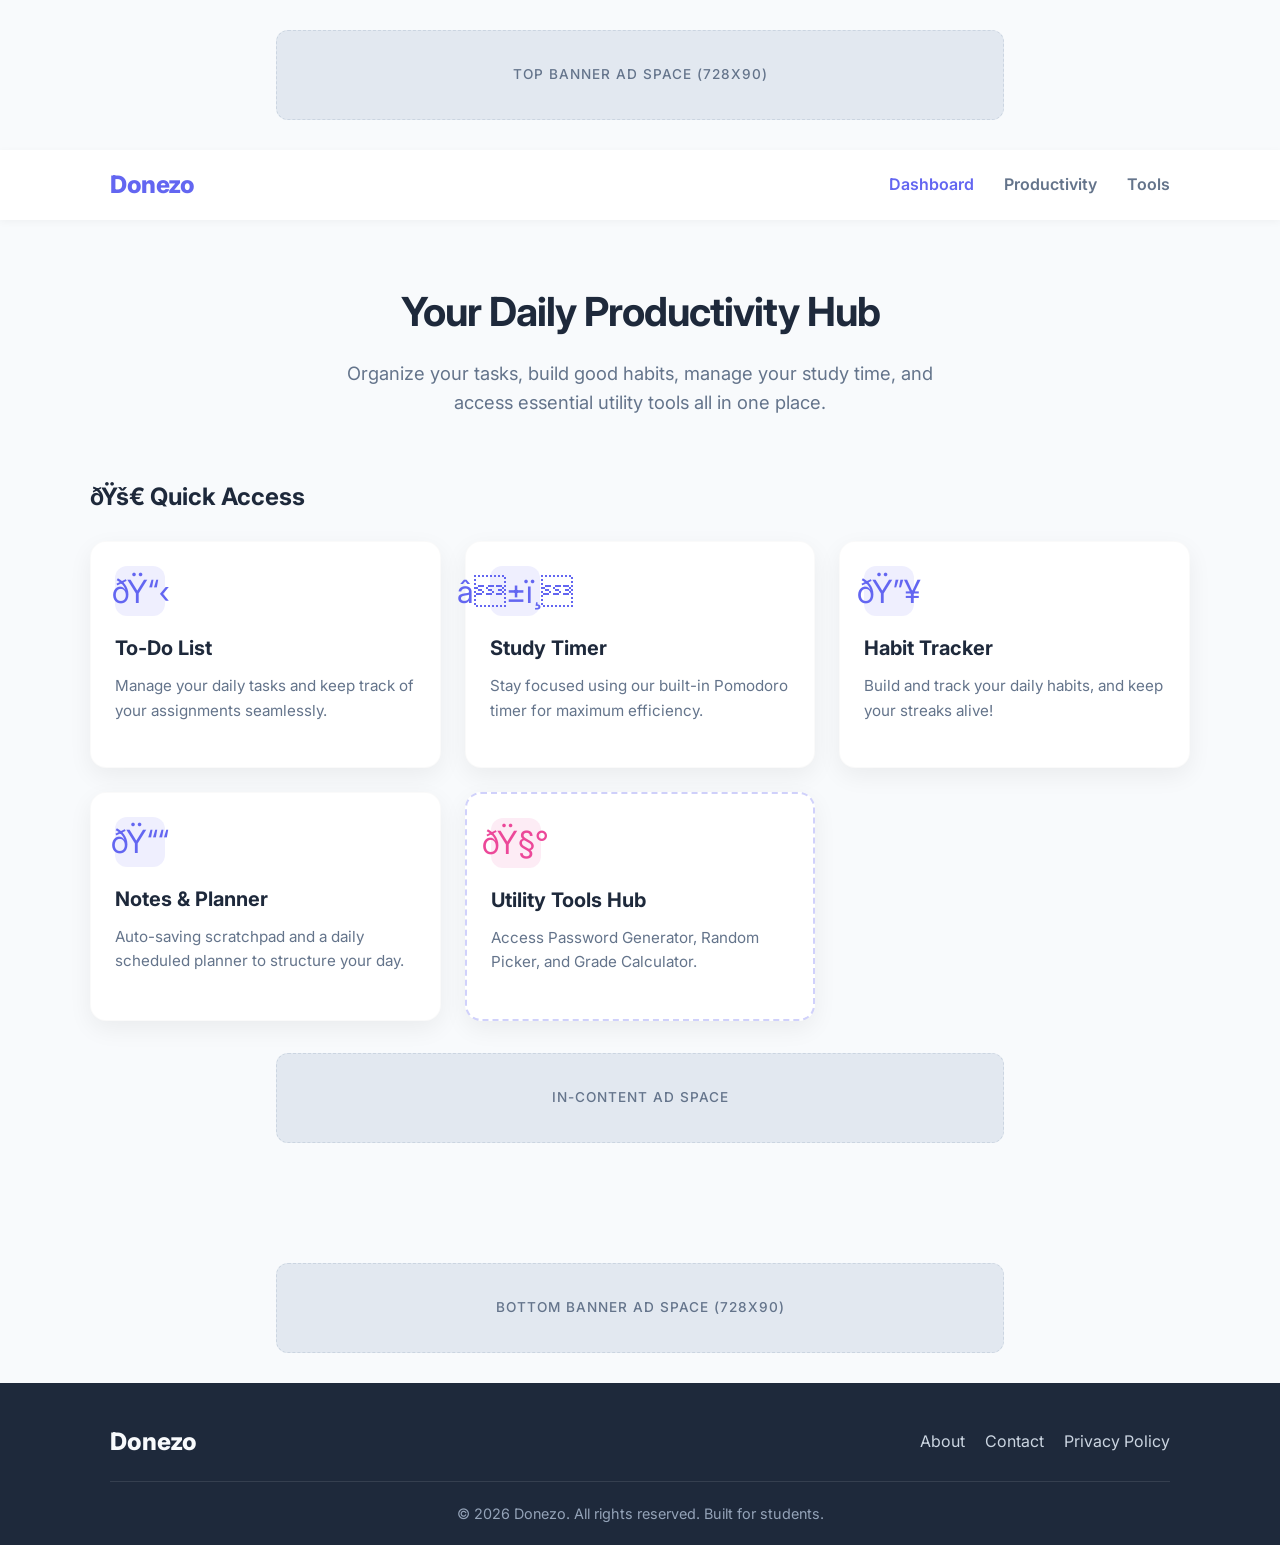
==== index.html @ 95527ca2 "Add files via upload" ====
<!DOCTYPE html>
<html lang="en">

<head>
  <meta charset="UTF-8">
  <meta name="viewport" content="width=device-width, initial-scale=1.0">
  <title>Donezo - Your Daily Productivity Hub</title>
  <meta name="description" content="A complete suite of productivity and utility tools for students.">
  <link href="https://fonts.googleapis.com/css2?family=Inter:wght@400;500;600;700;800&display=swap" rel="stylesheet">
  <link rel="stylesheet" href="style.css">
</head>

<body>

  <!-- Top Banner Ad Placeholder -->
  <div class="ad-container top-ad">Top Banner Ad Space (728x90)</div>

  <!-- Navbar -->
  <nav class="navbar">
    <div class="container nav-container">
      <a href="index.html" class="nav-logo">Donezo</a>
      <button class="hamburger" id="hamburger">â˜°</button>
      <ul class="nav-menu" id="nav-menu">
        <li><a href="index.html" class="nav-link active">Dashboard</a></li>
        <li><a href="productivity.html" class="nav-link">Productivity</a></li>
        <li><a href="tools.html" class="nav-link">Tools</a></li>
      </ul>
    </div>
  </nav>

  <!-- Hero / Welcome -->
  <header class="hero container">
    <h1>Your Daily Productivity Hub</h1>
    <p>Organize your tasks, build good habits, manage your study time, and access essential utility tools all in one
      place.</p>
  </header>

  <main class="container main-content">

    <h2 class="section-title">ðŸš€ Quick Access</h2>

    <div class="cards-grid mb-2">
      <!-- Productivity Cards -->
      <a href="productivity.html" class="card">
        <div class="card-icon">ðŸ“‹</div>
        <h3 class="card-title">To-Do List</h3>
        <p>Manage your daily tasks and keep track of your assignments seamlessly.</p>
      </a>

      <a href="productivity.html" class="card">
        <div class="card-icon">â±ï¸</div>
        <h3 class="card-title">Study Timer</h3>
        <p>Stay focused using our built-in Pomodoro timer for maximum efficiency.</p>
      </a>

      <a href="productivity.html" class="card">
        <div class="card-icon">ðŸ”¥</div>
        <h3 class="card-title">Habit Tracker</h3>
        <p>Build and track your daily habits, and keep your streaks alive!</p>
      </a>

      <a href="productivity.html" class="card">
        <div class="card-icon">ðŸ““</div>
        <h3 class="card-title">Notes & Planner</h3>
        <p>Auto-saving scratchpad and a daily scheduled planner to structure your day.</p>
      </a>

      <!-- Tools Card -->
      <a href="tools.html" class="card" style="border: 2px dashed rgba(99, 102, 241, 0.3);">
        <div class="card-icon" style="background: rgba(236, 72, 153, 0.1); color: var(--secondary);">ðŸ§°</div>
        <h3 class="card-title">Utility Tools Hub</h3>
        <p>Access Password Generator, Random Picker, and Grade Calculator.</p>
      </a>
    </div>

    <!-- In-Content Ad Placeholder -->
    <div class="ad-container mid-ad">In-Content Ad Space</div>

  </main>

  <!-- Bottom Banner Ad Placeholder -->
  <div class="ad-container bottom-ad">Bottom Banner Ad Space (728x90)</div>

  <!-- Footer -->
  <footer class="footer">
    <div class="container">
      <div class="footer-content">
        <div class="footer-logo">Donezo</div>
        <ul class="footer-nav">
          <li><a href="#">About</a></li>
          <li><a href="#">Contact</a></li>
          <li><a href="#">Privacy Policy</a></li>
        </ul>
      </div>
      <div class="footer-bottom">
        &copy; 2026 Donezo. All rights reserved. Built for students.
      </div>
    </div>
  </footer>

  <script src="script.js"></script>
</body>

</html>
---- style.css ----
/* ==========================================================================
   CSS Variables & Reset
   ========================================================================== */
:root {
  --primary: #6366f1;
  --primary-hover: #4f46e5;
  --secondary: #ec4899;
  --bg-color: #f8fafc;
  --card-bg: #ffffff;
  --text-main: #1e293b;
  --text-muted: #64748b;
  --success: #10b981;
  --danger: #ef4444;
  --border-radius: 16px;
  --shadow-sm: 0 2px 8px rgba(0, 0, 0, 0.04);
  --shadow-md: 0 8px 24px rgba(0, 0, 0, 0.06);
  --shadow-hover: 0 12px 32px rgba(99, 102, 241, 0.12);
  --transition: all 0.3s cubic-bezier(0.4, 0, 0.2, 1);
}

* {
  margin: 0;
  padding: 0;
  box-sizing: border-box;
  font-family: 'Inter', system-ui, -apple-system, sans-serif;
}

body {
  background-color: var(--bg-color);
  color: var(--text-main);
  line-height: 1.6;
  display: flex;
  flex-direction: column;
  min-height: 100vh;
}

/* ==========================================================================
   Typography & Utilities
   ========================================================================== */
h1, h2, h3, h4 { color: var(--text-main); font-weight: 700; margin-bottom: 0.5rem; }
a { text-decoration: none; color: inherit; }

.container {
  width: 100%;
  max-width: 1100px;
  margin: 0 auto;
  padding: 0 20px;
}

.text-center { text-align: center; }
.text-muted { color: var(--text-muted); }
.mb-1 { margin-bottom: 1rem; }
.mb-2 { margin-bottom: 2rem; }
.mt-2 { margin-top: 2rem; }

.btn {
  display: inline-flex;
  align-items: center;
  justify-content: center;
  background-color: var(--primary);
  color: #fff;
  padding: 12px 24px;
  border: none;
  border-radius: 12px;
  font-size: 1rem;
  font-weight: 600;
  cursor: pointer;
  transition: var(--transition);
  box-shadow: 0 4px 12px rgba(99, 102, 241, 0.2);
}

.btn:hover {
  background-color: var(--primary-hover);
  transform: translateY(-2px);
  box-shadow: 0 6px 16px rgba(99, 102, 241, 0.3);
}

.btn-secondary { background-color: var(--text-muted); box-shadow: none; }
.btn-secondary:hover { background-color: var(--text-main); box-shadow: none; }
.btn-danger { background-color: var(--danger); box-shadow: none; }
.btn-danger:hover { background-color: #dc2626; box-shadow: none; }
.btn-success { background-color: var(--success); box-shadow: none; }
.btn-success:hover { background-color: #059669; box-shadow: none; }
.btn-sm { padding: 8px 16px; font-size: 0.9rem; }

/* ==========================================================================
   Navbar
   ========================================================================== */
.navbar {
  background-color: var(--card-bg);
  box-shadow: var(--shadow-sm);
  position: sticky;
  top: 0;
  z-index: 1000;
}

.nav-container {
  display: flex;
  justify-content: space-between;
  align-items: center;
  height: 70px;
}

.nav-logo {
  font-size: 1.5rem;
  font-weight: 800;
  color: var(--primary);
  letter-spacing: -0.5px;
}

.nav-menu {
  display: flex;
  list-style: none;
  gap: 30px;
}

.nav-link {
  font-weight: 600;
  color: var(--text-muted);
  transition: var(--transition);
  padding: 8px 0;
  position: relative;
}

.nav-link:hover, .nav-link.active {
  color: var(--primary);
}

.hamburger {
  display: none;
  cursor: pointer;
  background: none;
  border: none;
  font-size: 1.8rem;
  color: var(--text-main);
  padding: 5px;
}

/* ==========================================================================
   Ad Containers
   ========================================================================== */
.ad-container {
  background-color: #e2e8f0;
  border: 1px dashed #cbd5e1;
  display: flex;
  align-items: center;
  justify-content: center;
  color: var(--text-muted);
  font-size: 0.85rem;
  font-weight: 500;
  margin: 30px auto;
  border-radius: 12px;
  width: 100%;
  max-width: 728px;
  min-height: 90px;
  text-transform: uppercase;
  letter-spacing: 1px;
}

/* ==========================================================================
   Hero & Layout
   ========================================================================== */
.hero {
  text-align: center;
  padding: 60px 20px 40px;
}

.hero h1 {
  font-size: 2.5rem;
  letter-spacing: -1px;
  margin-bottom: 15px;
}

.hero p {
  font-size: 1.15rem;
  color: var(--text-muted);
  max-width: 600px;
  margin: 0 auto;
}

.main-content {
  flex: 1;
  padding: 20px 0 60px;
}

.section-title {
  font-size: 1.5rem;
  margin-bottom: 25px;
  color: var(--text-main);
  display: flex;
  align-items: center;
  gap: 10px;
}

/* ==========================================================================
   Cards
   ========================================================================== */
.cards-grid {
  display: grid;
  grid-template-columns: repeat(auto-fill, minmax(280px, 1fr));
  gap: 24px;
}

.card {
  background: var(--card-bg);
  border-radius: var(--border-radius);
  padding: 24px;
  box-shadow: var(--shadow-md);
  transition: var(--transition);
  display: flex;
  flex-direction: column;
  border: 1px solid rgba(0,0,0,0.02);
}

.card:hover {
  transform: translateY(-6px);
  box-shadow: var(--shadow-hover);
  border-color: rgba(99, 102, 241, 0.1);
}

.card-icon {
  font-size: 2rem;
  margin-bottom: 16px;
  height: 50px;
  width: 50px;
  background: rgba(99, 102, 241, 0.1);
  color: var(--primary);
  border-radius: 12px;
  display: flex;
  align-items: center;
  justify-content: center;
}

.card-title {
  font-size: 1.25rem;
  margin-bottom: 10px;
}

.card p {
  color: var(--text-muted);
  margin-bottom: 20px;
  flex-grow: 1;
  font-size: 0.95rem;
}

/* ==========================================================================
   Forms & Tools UI
   ========================================================================== */
.tool-wrapper {
  background: var(--card-bg);
  border-radius: var(--border-radius);
  padding: 30px;
  box-shadow: var(--shadow-md);
  max-width: 700px;
  margin: 0 auto;
}

.form-group { margin-bottom: 20px; }
.form-label {
  display: block;
  font-weight: 600;
  margin-bottom: 8px;
  color: var(--text-main);
  font-size: 0.95rem;
}

.form-control {
  width: 100%;
  padding: 14px 16px;
  border: 1px solid #e2e8f0;
  border-radius: 10px;
  font-size: 1rem;
  transition: var(--transition);
  background-color: #f8fafc;
  color: var(--text-main);
}

.form-control:focus {
  outline: none;
  border-color: var(--primary);
  background-color: #fff;
  box-shadow: 0 0 0 4px rgba(99, 102, 241, 0.1);
}

textarea.form-control { resize: vertical; min-height: 100px; }

.result-box {
  margin-top: 25px;
  padding: 24px;
  border-radius: 12px;
  background-color: rgba(99, 102, 241, 0.05);
  text-align: center;
  font-size: 1.25rem;
  font-weight: 600;
  min-height: 80px;
  display: flex;
  flex-direction: column;
  justify-content: center;
  align-items: center;
  gap: 15px;
}

/* ==========================================================================
   Productivity Hub Layout (Tabs)
   ========================================================================== */
.prod-layout {
  display: grid;
  grid-template-columns: 250px 1fr;
  gap: 30px;
  align-items: start;
}

.prod-sidebar {
  background: var(--card-bg);
  border-radius: var(--border-radius);
  padding: 20px;
  box-shadow: var(--shadow-md);
  position: sticky;
  top: 90px;
}

.prod-menu {
  list-style: none;
  display: flex;
  flex-direction: column;
  gap: 10px;
}

.prod-tab {
  padding: 12px 16px;
  border-radius: 10px;
  cursor: pointer;
  font-weight: 600;
  color: var(--text-muted);
  transition: var(--transition);
  display: flex;
  align-items: center;
  gap: 12px;
}

.prod-tab:hover { background-color: #f1f5f9; color: var(--text-main); }
.prod-tab.active { background-color: var(--primary); color: #fff; }

.prod-content-area {
  background: var(--card-bg);
  border-radius: var(--border-radius);
  padding: 30px;
  box-shadow: var(--shadow-md);
  min-height: 500px;
}

.prod-section { display: none; animation: fadeIn 0.4s ease; }
.prod-section.active { display: block; }

@keyframes fadeIn {
  from { opacity: 0; transform: translateY(10px); }
  to { opacity: 1; transform: translateY(0); }
}

/* ==========================================================================
   Productivity Tools Specifics
   ========================================================================== */
/* To-Do List */
.todo-list-container { margin-top: 20px; }
.todo-item {
  display: flex;
  align-items: center;
  padding: 14px 16px;
  background: #f8fafc;
  border-radius: 10px;
  margin-bottom: 10px;
  gap: 15px;
  transition: var(--transition);
}
.todo-item:hover { background: #f1f5f9; }
.todo-checkbox { width: 20px; height: 20px; cursor: pointer; accent-color: var(--primary); }
.todo-text { flex: 1; font-size: 1rem; }
.todo-item.completed .todo-text { text-decoration: line-through; color: var(--text-muted); }
.todo-delete {
  background: none; border: none; color: var(--text-muted); cursor: pointer;
  font-size: 1.2rem; transition: 0.2s;
}
.todo-delete:hover { color: var(--danger); transform: scale(1.1); }

/* Pomodoro Timer */
.timer-container { text-align: center; padding: 20px 0; }
.timer-display {
  font-size: 5rem; font-weight: 800; font-variant-numeric: tabular-nums;
  color: var(--text-main); margin: 20px 0; letter-spacing: -2px;
}
.timer-controls { display: flex; justify-content: center; gap: 15px; margin-bottom: 30px; }
.timer-settings { display: flex; justify-content: center; gap: 20px; }
.timer-settings .form-group { width: 120px; }

/* Habit Tracker */
.habit-grid {
  display: grid; gap: 15px; margin-top: 20px;
}
.habit-item {
  display: flex; justify-content: space-between; align-items: center;
  background: #f8fafc; padding: 15px 20px; border-radius: 12px;
}
.habit-streak { font-weight: 700; color: var(--secondary); background: rgba(236, 72, 153, 0.1); padding: 4px 10px; border-radius: 20px; font-size: 0.85rem;}

/* Planner */
.planner-list { margin-top: 20px; }
.planner-item {
  display: flex; gap: 15px; margin-bottom: 10px; align-items: center;
  background: #f8fafc; padding: 12px; border-radius: 10px;
}
.planner-time { font-weight: 700; color: var(--primary); min-width: 80px; }
.planner-desc { flex: 1; }

/* ==========================================================================
   Tool Pages Specifics (Password, Grade, Picker)
   ========================================================================== */
.grade-row { display: flex; gap: 15px; align-items: center; margin-bottom: 15px; }
.grade-row .form-group { margin-bottom: 0; flex: 1; }
.pass-options { display: grid; grid-template-columns: 1fr 1fr; gap: 15px; margin-bottom: 25px; }
.pass-option-label { display: flex; align-items: center; gap: 10px; cursor: pointer; font-weight: 500; }
.pass-option-label input { width: 18px; height: 18px; accent-color: var(--primary); }
.password-output-group { display: flex; gap: 10px; }
.password-output-group .form-control { font-family: monospace; font-size: 1.2rem; font-weight: 600; text-align: center; }

/* ==========================================================================
   Footer
   ========================================================================== */
.footer {
  background-color: var(--text-main);
  color: #f8fafc;
  padding: 40px 0 20px;
  margin-top: auto;
}
.footer-content { display: flex; justify-content: space-between; align-items: center; border-bottom: 1px solid rgba(255,255,255,0.1); padding-bottom: 20px; margin-bottom: 20px; flex-wrap: wrap; gap: 20px; }
.footer-logo { font-size: 1.5rem; font-weight: 800; }
.footer-nav { display: flex; gap: 20px; list-style: none; }
.footer-nav a { color: #cbd5e1; transition: var(--transition); }
.footer-nav a:hover { color: #fff; }
.footer-bottom { text-align: center; color: #94a3b8; font-size: 0.9rem; }

/* ==========================================================================
   Responsiveness
   ========================================================================== */
@media (max-width: 768px) {
  .hamburger { display: block; }
  .nav-menu {
    position: fixed; top: 70px; left: -100%; width: 100%;
    height: calc(100vh - 70px); background-color: var(--card-bg);
    flex-direction: column; align-items: center; padding-top: 40px;
    transition: 0.3s cubic-bezier(0.4, 0, 0.2, 1);
  }
  .nav-menu.active { left: 0; }
  .nav-link { font-size: 1.2rem; padding: 15px 0; }
  
  .prod-layout { grid-template-columns: 1fr; }
  .prod-sidebar { position: static; display: flex; overflow-x: auto; padding: 15px; gap: 10px; margin-bottom: 20px; }
  .prod-menu { flex-direction: row; gap: 10px; width: max-content; }
  .prod-tab { white-space: nowrap; }
  
  .footer-content { flex-direction: column; text-align: center; }
  .hero h1 { font-size: 2rem; }
  .timer-display { font-size: 4rem; }
  .pass-options { grid-template-columns: 1fr; }
}
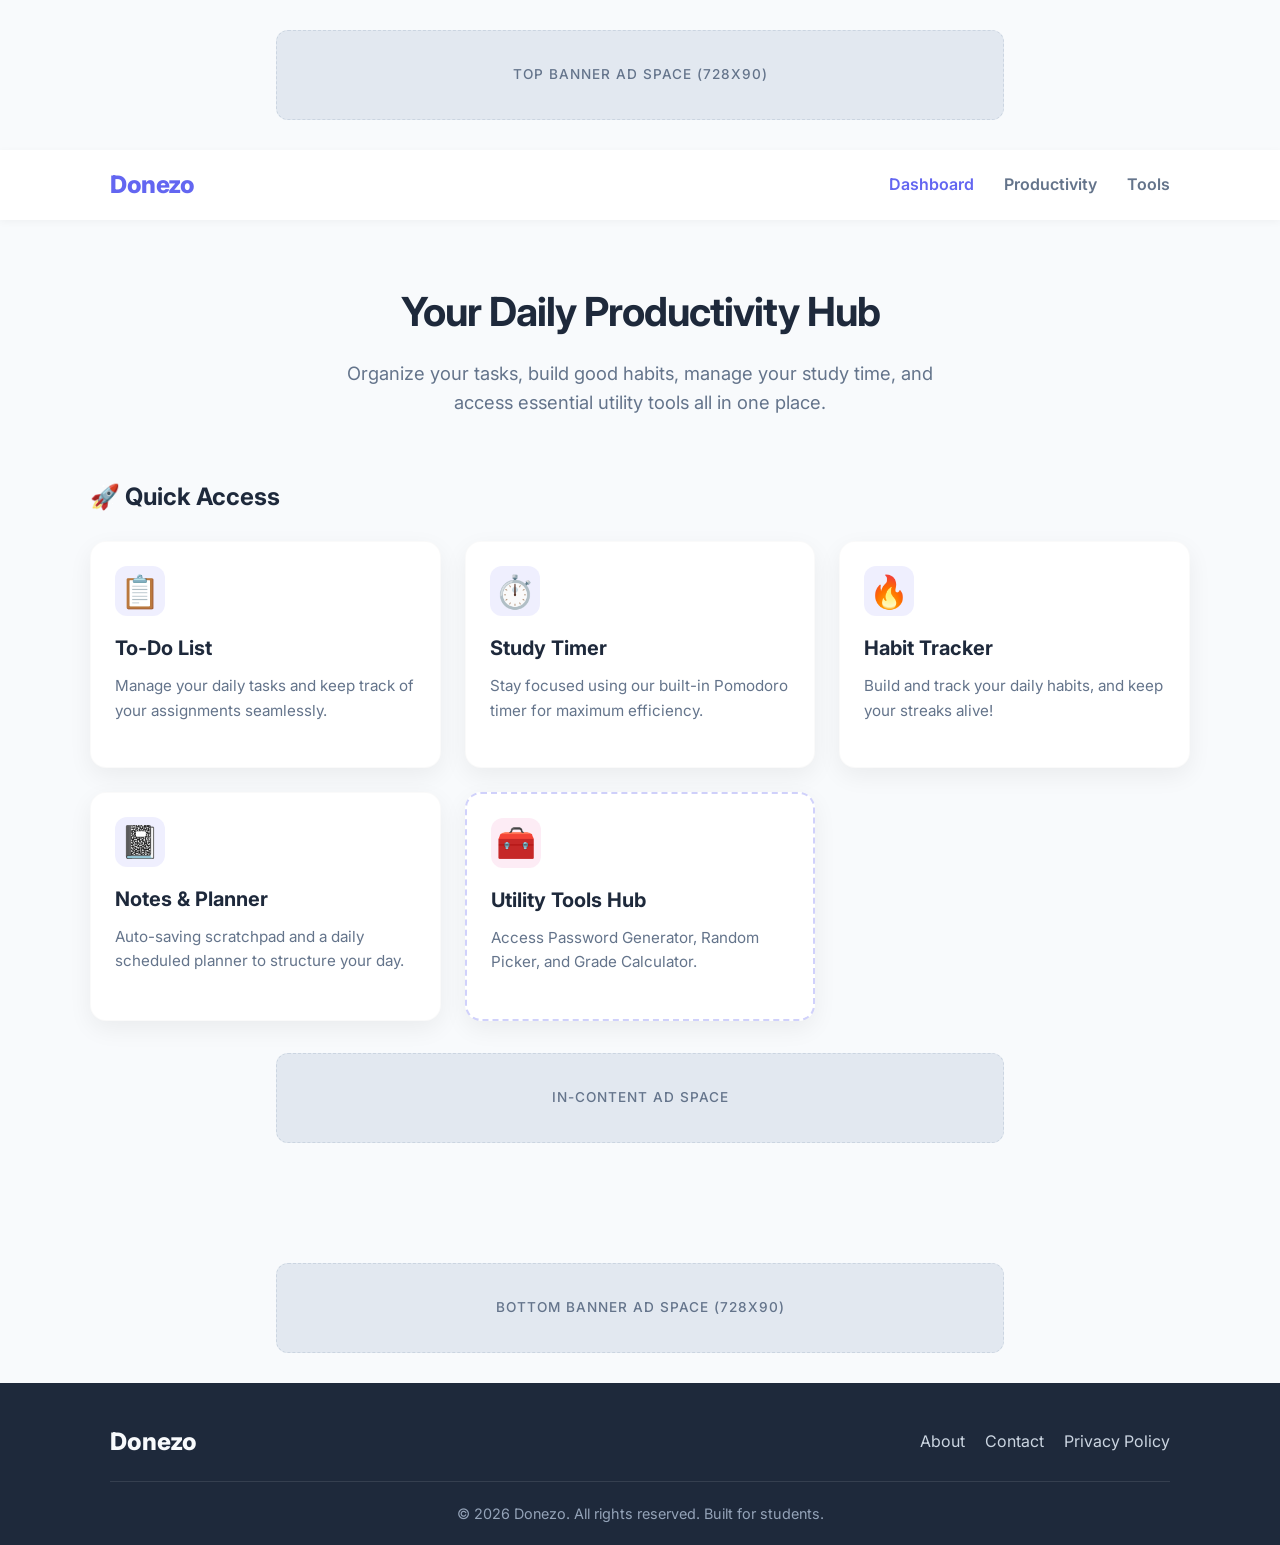
==== commit 534ea91a: "Replace icons with appropriate emoji characters" ====
--- a/index.html
+++ b/index.html
@@ -1,6 +1,5 @@
 <!DOCTYPE html>
 <html lang="en">
-
 <head>
   <meta charset="UTF-8">
   <meta name="viewport" content="width=device-width, initial-scale=1.0">
@@ -9,7 +8,6 @@
   <link href="https://fonts.googleapis.com/css2?family=Inter:wght@400;500;600;700;800&display=swap" rel="stylesheet">
   <link rel="stylesheet" href="style.css">
 </head>
-
 <body>
 
   <!-- Top Banner Ad Placeholder -->
@@ -19,7 +17,7 @@
   <nav class="navbar">
     <div class="container nav-container">
       <a href="index.html" class="nav-logo">Donezo</a>
-      <button class="hamburger" id="hamburger">â˜°</button>
+      <button class="hamburger" id="hamburger">☰</button>
       <ul class="nav-menu" id="nav-menu">
         <li><a href="index.html" class="nav-link active">Dashboard</a></li>
         <li><a href="productivity.html" class="nav-link">Productivity</a></li>
@@ -31,43 +29,42 @@
   <!-- Hero / Welcome -->
   <header class="hero container">
     <h1>Your Daily Productivity Hub</h1>
-    <p>Organize your tasks, build good habits, manage your study time, and access essential utility tools all in one
-      place.</p>
+    <p>Organize your tasks, build good habits, manage your study time, and access essential utility tools all in one place.</p>
   </header>
 
   <main class="container main-content">
-
-    <h2 class="section-title">ðŸš€ Quick Access</h2>
-
+    
+    <h2 class="section-title">🚀 Quick Access</h2>
+    
     <div class="cards-grid mb-2">
       <!-- Productivity Cards -->
       <a href="productivity.html" class="card">
-        <div class="card-icon">ðŸ“‹</div>
+        <div class="card-icon">📋</div>
         <h3 class="card-title">To-Do List</h3>
         <p>Manage your daily tasks and keep track of your assignments seamlessly.</p>
       </a>
 
       <a href="productivity.html" class="card">
-        <div class="card-icon">â±ï¸</div>
+        <div class="card-icon">⏱️</div>
         <h3 class="card-title">Study Timer</h3>
         <p>Stay focused using our built-in Pomodoro timer for maximum efficiency.</p>
       </a>
 
       <a href="productivity.html" class="card">
-        <div class="card-icon">ðŸ”¥</div>
+        <div class="card-icon">🔥</div>
         <h3 class="card-title">Habit Tracker</h3>
         <p>Build and track your daily habits, and keep your streaks alive!</p>
       </a>
 
       <a href="productivity.html" class="card">
-        <div class="card-icon">ðŸ““</div>
+        <div class="card-icon">📓</div>
         <h3 class="card-title">Notes & Planner</h3>
         <p>Auto-saving scratchpad and a daily scheduled planner to structure your day.</p>
       </a>
 
       <!-- Tools Card -->
       <a href="tools.html" class="card" style="border: 2px dashed rgba(99, 102, 241, 0.3);">
-        <div class="card-icon" style="background: rgba(236, 72, 153, 0.1); color: var(--secondary);">ðŸ§°</div>
+        <div class="card-icon" style="background: rgba(236, 72, 153, 0.1); color: var(--secondary);">🧰</div>
         <h3 class="card-title">Utility Tools Hub</h3>
         <p>Access Password Generator, Random Picker, and Grade Calculator.</p>
       </a>
@@ -100,5 +97,4 @@
 
   <script src="script.js"></script>
 </body>
-
-</html>+</html>
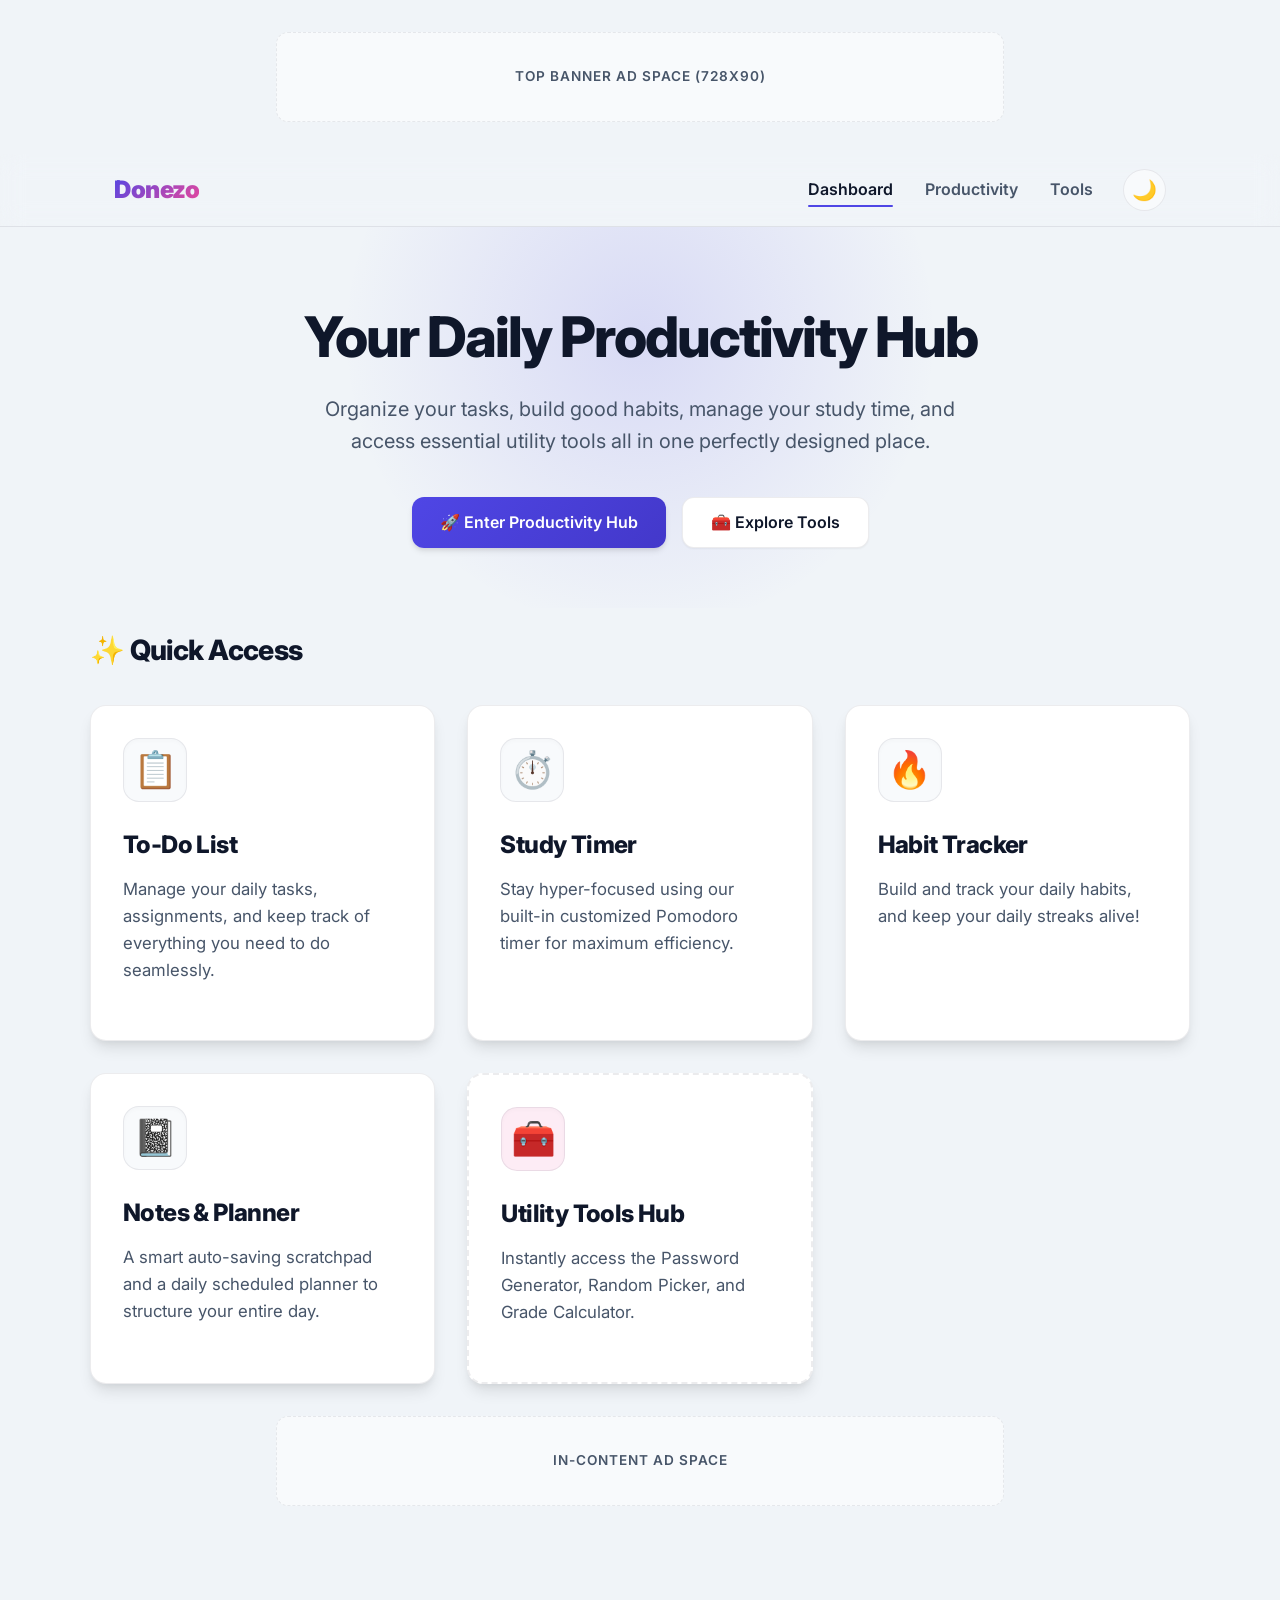
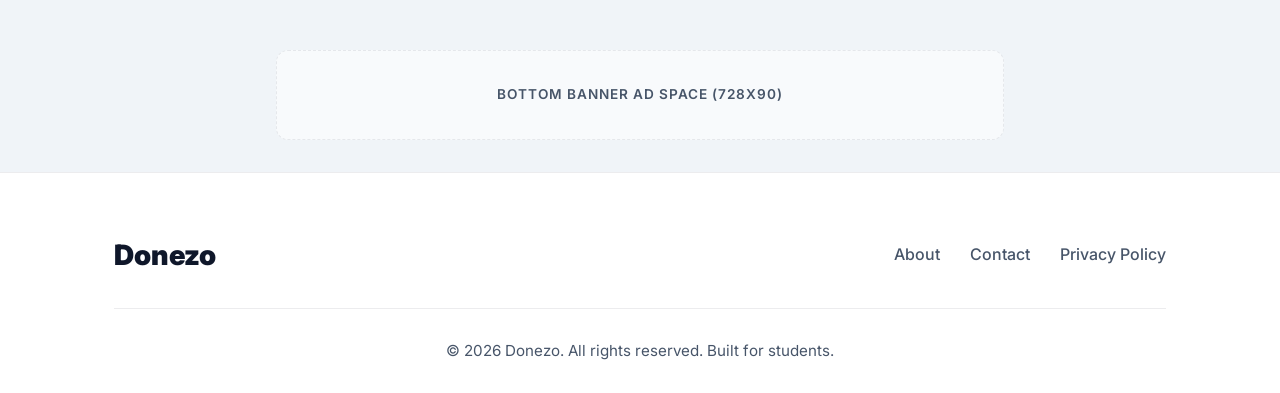
==== commit 5a0af20f: "Replace repo with local Antigravity project" ====
--- a/index.html
+++ b/index.html
@@ -5,68 +5,75 @@
   <meta name="viewport" content="width=device-width, initial-scale=1.0">
   <title>Donezo - Your Daily Productivity Hub</title>
   <meta name="description" content="A complete suite of productivity and utility tools for students.">
-  <link href="https://fonts.googleapis.com/css2?family=Inter:wght@400;500;600;700;800&display=swap" rel="stylesheet">
+  <link href="https://fonts.googleapis.com/css2?family=Inter:wght@400;500;600;700;800;900&display=swap" rel="stylesheet">
   <link rel="stylesheet" href="style.css">
 </head>
 <body>
 
-  <!-- Top Banner Ad Placeholder -->
+  <!-- Top Banner Ad Placeholder --> 
   <div class="ad-container top-ad">Top Banner Ad Space (728x90)</div>
 
   <!-- Navbar -->
   <nav class="navbar">
     <div class="container nav-container">
       <a href="index.html" class="nav-logo">Donezo</a>
-      <button class="hamburger" id="hamburger">☰</button>
-      <ul class="nav-menu" id="nav-menu">
-        <li><a href="index.html" class="nav-link active">Dashboard</a></li>
-        <li><a href="productivity.html" class="nav-link">Productivity</a></li>
-        <li><a href="tools.html" class="nav-link">Tools</a></li>
-      </ul>
+      <button class="hamburger" id="hamburger" aria-label="Menu">☰</button>
+      <div class="nav-right" id="nav-right">
+        <ul class="nav-menu" id="nav-menu">
+          <li><a href="index.html" class="nav-link active">Dashboard</a></li>
+          <li><a href="productivity.html" class="nav-link">Productivity</a></li>
+          <li><a href="tools.html" class="nav-link">Tools</a></li>
+        </ul>
+        <button class="theme-toggle" id="theme-toggle" aria-label="Toggle Dark Mode">🌙</button>
+      </div>
     </div>
   </nav>
 
   <!-- Hero / Welcome -->
   <header class="hero container">
     <h1>Your Daily Productivity Hub</h1>
-    <p>Organize your tasks, build good habits, manage your study time, and access essential utility tools all in one place.</p>
+    <p>Organize your tasks, build good habits, manage your study time, and access essential utility tools all in one perfectly designed place.</p>
+    <div class="hero-actions">
+      <a href="productivity.html" class="btn">🚀 Enter Productivity Hub</a>
+      <a href="tools.html" class="btn btn-secondary">🧰 Explore Tools</a>
+    </div>
   </header>
 
   <main class="container main-content">
     
-    <h2 class="section-title">🚀 Quick Access</h2>
+    <h2 class="section-title">✨ Quick Access</h2>
     
     <div class="cards-grid mb-2">
       <!-- Productivity Cards -->
       <a href="productivity.html" class="card">
         <div class="card-icon">📋</div>
         <h3 class="card-title">To-Do List</h3>
-        <p>Manage your daily tasks and keep track of your assignments seamlessly.</p>
+        <p>Manage your daily tasks, assignments, and keep track of everything you need to do seamlessly.</p>
       </a>
 
       <a href="productivity.html" class="card">
         <div class="card-icon">⏱️</div>
         <h3 class="card-title">Study Timer</h3>
-        <p>Stay focused using our built-in Pomodoro timer for maximum efficiency.</p>
+        <p>Stay hyper-focused using our built-in customized Pomodoro timer for maximum efficiency.</p>
       </a>
 
       <a href="productivity.html" class="card">
         <div class="card-icon">🔥</div>
         <h3 class="card-title">Habit Tracker</h3>
-        <p>Build and track your daily habits, and keep your streaks alive!</p>
+        <p>Build and track your daily habits, and keep your daily streaks alive!</p>
       </a>
 
       <a href="productivity.html" class="card">
         <div class="card-icon">📓</div>
         <h3 class="card-title">Notes & Planner</h3>
-        <p>Auto-saving scratchpad and a daily scheduled planner to structure your day.</p>
+        <p>A smart auto-saving scratchpad and a daily scheduled planner to structure your entire day.</p>
       </a>
 
       <!-- Tools Card -->
-      <a href="tools.html" class="card" style="border: 2px dashed rgba(99, 102, 241, 0.3);">
+      <a href="tools.html" class="card" style="border-style: dashed; border-width: 2px;">
         <div class="card-icon" style="background: rgba(236, 72, 153, 0.1); color: var(--secondary);">🧰</div>
         <h3 class="card-title">Utility Tools Hub</h3>
-        <p>Access Password Generator, Random Picker, and Grade Calculator.</p>
+        <p>Instantly access the Password Generator, Random Picker, and Grade Calculator.</p>
       </a>
     </div>
 
--- a/style.css
+++ b/style.css
@@ -1,21 +1,49 @@
 /* ==========================================================================
-   CSS Variables & Reset
+   CSS Variables & Reset (Light Mode Default)
    ========================================================================== */
 :root {
-  --primary: #6366f1;
-  --primary-hover: #4f46e5;
-  --secondary: #ec4899;
-  --bg-color: #f8fafc;
-  --card-bg: #ffffff;
-  --text-main: #1e293b;
-  --text-muted: #64748b;
+  /* Brand Colors */
+  --primary: #4f46e5;       /* Indigo 600 */
+  --primary-hover: #4338ca; /* Indigo 700 */
+  --secondary: #ec4899;     /* Pink 500 */
   --success: #10b981;
   --danger: #ef4444;
+  
+  /* Light Mode Theme */
+  --bg-color: #f0f4f8;      /* Soft grayish blue */
+  --card-bg: #ffffff;
+  --text-main: #0f172a;     /* Slate 900 */
+  --text-muted: #475569;    /* Slate 600 */
+  --border-color: rgba(15, 23, 42, 0.08);
+  --input-bg: #f8fafc;
+  
+  /* Shadows */
+  --shadow-sm: 0 1px 2px 0 rgba(0, 0, 0, 0.05);
+  --shadow-md: 0 4px 6px -1px rgba(0, 0, 0, 0.1), 0 2px 4px -1px rgba(0, 0, 0, 0.06);
+  --shadow-lg: 0 10px 15px -3px rgba(0, 0, 0, 0.1), 0 4px 6px -2px rgba(0, 0, 0, 0.05);
+  --shadow-hover: 0 20px 25px -5px rgba(0, 0, 0, 0.1), 0 10px 10px -5px rgba(0, 0, 0, 0.04);
+  --shadow-glow: 0 0 15px rgba(79, 70, 229, 0.4);
+
+  /* Layout */
   --border-radius: 16px;
-  --shadow-sm: 0 2px 8px rgba(0, 0, 0, 0.04);
-  --shadow-md: 0 8px 24px rgba(0, 0, 0, 0.06);
-  --shadow-hover: 0 12px 32px rgba(99, 102, 241, 0.12);
   --transition: all 0.3s cubic-bezier(0.4, 0, 0.2, 1);
+}
+
+/* ==========================================================================
+   Dark Mode Theme Overrides
+   ========================================================================== */
+body.dark-mode {
+  --bg-color: #0f172a;      /* Slate 900 */
+  --card-bg: #1e293b;       /* Slate 800 */
+  --text-main: #f8fafc;     /* Slate 50 */
+  --text-muted: #94a3b8;    /* Slate 400 */
+  --border-color: rgba(255, 255, 255, 0.1);
+  --input-bg: #0f172a;
+  
+  --shadow-sm: 0 1px 2px 0 rgba(0, 0, 0, 0.5);
+  --shadow-md: 0 4px 6px -1px rgba(0, 0, 0, 0.3), 0 2px 4px -1px rgba(0, 0, 0, 0.2);
+  --shadow-lg: 0 10px 15px -3px rgba(0, 0, 0, 0.4), 0 4px 6px -2px rgba(0, 0, 0, 0.2);
+  --shadow-hover: 0 20px 25px -5px rgba(0, 0, 0, 0.5), 0 10px 10px -5px rgba(0, 0, 0, 0.3);
 }
 
 * {
@@ -32,19 +60,25 @@
   display: flex;
   flex-direction: column;
   min-height: 100vh;
+  transition: background-color 0.3s ease, color 0.3s ease;
 }
 
 /* ==========================================================================
    Typography & Utilities
    ========================================================================== */
-h1, h2, h3, h4 { color: var(--text-main); font-weight: 700; margin-bottom: 0.5rem; }
+h1, h2, h3, h4 { 
+  color: var(--text-main); 
+  font-weight: 800; 
+  margin-bottom: 0.5rem; 
+  letter-spacing: -0.025em;
+}
 a { text-decoration: none; color: inherit; }
 
 .container {
   width: 100%;
   max-width: 1100px;
   margin: 0 auto;
-  padding: 0 20px;
+  padding: 0 24px;
 }
 
 .text-center { text-align: center; }
@@ -53,65 +87,91 @@
 .mb-2 { margin-bottom: 2rem; }
 .mt-2 { margin-top: 2rem; }
 
+/* Buttons */
 .btn {
   display: inline-flex;
   align-items: center;
   justify-content: center;
-  background-color: var(--primary);
+  background: linear-gradient(135deg, var(--primary), var(--primary-hover));
   color: #fff;
-  padding: 12px 24px;
+  padding: 12px 28px;
   border: none;
   border-radius: 12px;
   font-size: 1rem;
   font-weight: 600;
   cursor: pointer;
   transition: var(--transition);
-  box-shadow: 0 4px 12px rgba(99, 102, 241, 0.2);
+  box-shadow: var(--shadow-md);
+  gap: 8px;
 }
 
 .btn:hover {
-  background-color: var(--primary-hover);
   transform: translateY(-2px);
-  box-shadow: 0 6px 16px rgba(99, 102, 241, 0.3);
-}
-
-.btn-secondary { background-color: var(--text-muted); box-shadow: none; }
-.btn-secondary:hover { background-color: var(--text-main); box-shadow: none; }
-.btn-danger { background-color: var(--danger); box-shadow: none; }
-.btn-danger:hover { background-color: #dc2626; box-shadow: none; }
-.btn-success { background-color: var(--success); box-shadow: none; }
-.btn-success:hover { background-color: #059669; box-shadow: none; }
+  box-shadow: var(--shadow-glow);
+  opacity: 0.95;
+}
+
+.btn:active {
+  transform: translateY(0);
+}
+
+.btn-secondary { 
+  background: var(--card-bg); 
+  color: var(--text-main);
+  border: 1px solid var(--border-color);
+  box-shadow: var(--shadow-sm);
+}
+.btn-secondary:hover { 
+  background: var(--input-bg); 
+  box-shadow: var(--shadow-md); 
+  opacity: 1;
+}
+
+.btn-danger { background: var(--danger); }
+.btn-success { background: var(--success); }
 .btn-sm { padding: 8px 16px; font-size: 0.9rem; }
 
 /* ==========================================================================
    Navbar
    ========================================================================== */
 .navbar {
-  background-color: var(--card-bg);
-  box-shadow: var(--shadow-sm);
+  background-color: rgba(var(--card-bg), 0.8);
+  backdrop-filter: blur(12px);
+  -webkit-backdrop-filter: blur(12px);
+  border-bottom: 1px solid var(--border-color);
   position: sticky;
   top: 0;
   z-index: 1000;
+  transition: background-color 0.3s ease, border-color 0.3s ease;
 }
 
 .nav-container {
   display: flex;
   justify-content: space-between;
   align-items: center;
-  height: 70px;
+  height: 72px;
 }
 
 .nav-logo {
   font-size: 1.5rem;
-  font-weight: 800;
-  color: var(--primary);
+  font-weight: 900;
+  background: linear-gradient(135deg, var(--primary), var(--secondary));
+  -webkit-background-clip: text;
+  -webkit-text-fill-color: transparent;
   letter-spacing: -0.5px;
 }
 
+.nav-right {
+  display: flex;
+  align-items: center;
+  gap: 30px;
+}
+
 .nav-menu {
   display: flex;
   list-style: none;
-  gap: 30px;
+  gap: 32px;
+  align-items: center;
 }
 
 .nav-link {
@@ -123,7 +183,39 @@
 }
 
 .nav-link:hover, .nav-link.active {
-  color: var(--primary);
+  color: var(--text-main);
+}
+
+.nav-link.active::after {
+  content: '';
+  position: absolute;
+  bottom: 0;
+  left: 0;
+  width: 100%;
+  height: 2px;
+  background-color: var(--primary);
+  border-radius: 2px;
+}
+
+.theme-toggle {
+  background: none;
+  border: none;
+  color: var(--text-main);
+  font-size: 1.25rem;
+  cursor: pointer;
+  padding: 8px;
+  border-radius: 50%;
+  display: flex;
+  align-items: center;
+  justify-content: center;
+  transition: var(--transition);
+  background-color: var(--input-bg);
+  border: 1px solid var(--border-color);
+}
+
+.theme-toggle:hover {
+  transform: scale(1.1);
+  background-color: var(--border-color);
 }
 
 .hamburger {
@@ -140,15 +232,15 @@
    Ad Containers
    ========================================================================== */
 .ad-container {
-  background-color: #e2e8f0;
-  border: 1px dashed #cbd5e1;
+  background-color: var(--input-bg);
+  border: 1px dashed var(--border-color);
   display: flex;
   align-items: center;
   justify-content: center;
   color: var(--text-muted);
   font-size: 0.85rem;
-  font-weight: 500;
-  margin: 30px auto;
+  font-weight: 600;
+  margin: 32px auto;
   border-radius: 12px;
   width: 100%;
   max-width: 728px;
@@ -162,34 +254,62 @@
    ========================================================================== */
 .hero {
   text-align: center;
-  padding: 60px 20px 40px;
+  padding: 80px 20px 60px;
+  position: relative;
+  overflow: hidden;
+}
+
+.hero::before {
+  content: '';
+  position: absolute;
+  top: -50%;
+  left: 50%;
+  transform: translateX(-50%);
+  width: 600px;
+  height: 600px;
+  background: radial-gradient(circle, rgba(79,70,229,0.15) 0%, rgba(255,255,255,0) 70%);
+  z-index: -1;
+  pointer-events: none;
+}
+
+body.dark-mode .hero::before {
+  background: radial-gradient(circle, rgba(79,70,229,0.2) 0%, rgba(15,23,42,0) 70%);
 }
 
 .hero h1 {
-  font-size: 2.5rem;
-  letter-spacing: -1px;
-  margin-bottom: 15px;
+  font-size: 3.5rem;
+  letter-spacing: -2px;
+  margin-bottom: 24px;
+  line-height: 1.1;
 }
 
 .hero p {
-  font-size: 1.15rem;
+  font-size: 1.25rem;
   color: var(--text-muted);
-  max-width: 600px;
-  margin: 0 auto;
+  max-width: 640px;
+  margin: 0 auto 40px;
+  font-weight: 400;
+}
+
+.hero-actions {
+  display: flex;
+  gap: 16px;
+  justify-content: center;
+  flex-wrap: wrap;
 }
 
 .main-content {
   flex: 1;
-  padding: 20px 0 60px;
+  padding: 20px 0 80px;
 }
 
 .section-title {
-  font-size: 1.5rem;
-  margin-bottom: 25px;
-  color: var(--text-main);
-  display: flex;
-  align-items: center;
-  gap: 10px;
+  font-size: 1.75rem;
+  margin-bottom: 32px;
+  color: var(--text-main);
+  display: flex;
+  align-items: center;
+  gap: 12px;
 }
 
 /* ==========================================================================
@@ -197,50 +317,65 @@
    ========================================================================== */
 .cards-grid {
   display: grid;
-  grid-template-columns: repeat(auto-fill, minmax(280px, 1fr));
-  gap: 24px;
+  grid-template-columns: repeat(auto-fill, minmax(320px, 1fr));
+  gap: 32px;
 }
 
 .card {
   background: var(--card-bg);
   border-radius: var(--border-radius);
-  padding: 24px;
-  box-shadow: var(--shadow-md);
+  padding: 32px;
+  box-shadow: var(--shadow-lg);
   transition: var(--transition);
   display: flex;
   flex-direction: column;
-  border: 1px solid rgba(0,0,0,0.02);
+  border: 1px solid var(--border-color);
+  position: relative;
+  overflow: hidden;
+  z-index: 1;
+}
+
+.card::after {
+  content: '';
+  position: absolute;
+  top: 0; left: 0; right: 0; bottom: 0;
+  background: linear-gradient(180deg, rgba(255,255,255,0.05) 0%, rgba(255,255,255,0) 100%);
+  z-index: -1;
+  pointer-events: none;
 }
 
 .card:hover {
-  transform: translateY(-6px);
+  transform: translateY(-8px);
   box-shadow: var(--shadow-hover);
-  border-color: rgba(99, 102, 241, 0.1);
+  border-color: var(--primary);
 }
 
 .card-icon {
-  font-size: 2rem;
-  margin-bottom: 16px;
-  height: 50px;
-  width: 50px;
-  background: rgba(99, 102, 241, 0.1);
+  font-size: 2.25rem;
+  margin-bottom: 24px;
+  height: 64px;
+  width: 64px;
+  background: var(--input-bg);
   color: var(--primary);
-  border-radius: 12px;
+  border-radius: 16px;
   display: flex;
   align-items: center;
   justify-content: center;
+  box-shadow: inset 0 2px 4px rgba(0,0,0,0.02);
+  border: 1px solid var(--border-color);
 }
 
 .card-title {
-  font-size: 1.25rem;
-  margin-bottom: 10px;
+  font-size: 1.5rem;
+  margin-bottom: 12px;
 }
 
 .card p {
   color: var(--text-muted);
-  margin-bottom: 20px;
+  margin-bottom: 24px;
   flex-grow: 1;
-  font-size: 0.95rem;
+  font-size: 1.05rem;
+  line-height: 1.6;
 }
 
 /* ==========================================================================
@@ -249,55 +384,59 @@
 .tool-wrapper {
   background: var(--card-bg);
   border-radius: var(--border-radius);
-  padding: 30px;
-  box-shadow: var(--shadow-md);
-  max-width: 700px;
+  padding: 40px;
+  box-shadow: var(--shadow-lg);
+  max-width: 768px;
   margin: 0 auto;
-}
-
-.form-group { margin-bottom: 20px; }
+  border: 1px solid var(--border-color);
+}
+
+.form-group { margin-bottom: 24px; }
 .form-label {
   display: block;
   font-weight: 600;
-  margin-bottom: 8px;
+  margin-bottom: 10px;
   color: var(--text-main);
   font-size: 0.95rem;
+  letter-spacing: 0.5px;
 }
 
 .form-control {
   width: 100%;
-  padding: 14px 16px;
-  border: 1px solid #e2e8f0;
-  border-radius: 10px;
-  font-size: 1rem;
+  padding: 16px 20px;
+  border: 1px solid var(--border-color);
+  border-radius: 12px;
+  font-size: 1.05rem;
   transition: var(--transition);
-  background-color: #f8fafc;
+  background-color: var(--input-bg);
   color: var(--text-main);
 }
 
 .form-control:focus {
   outline: none;
   border-color: var(--primary);
-  background-color: #fff;
-  box-shadow: 0 0 0 4px rgba(99, 102, 241, 0.1);
-}
-
-textarea.form-control { resize: vertical; min-height: 100px; }
+  background-color: var(--card-bg);
+  box-shadow: 0 0 0 4px rgba(79, 70, 229, 0.15);
+}
+
+textarea.form-control { resize: vertical; min-height: 120px; }
 
 .result-box {
-  margin-top: 25px;
-  padding: 24px;
-  border-radius: 12px;
-  background-color: rgba(99, 102, 241, 0.05);
+  margin-top: 32px;
+  padding: 32px;
+  border-radius: 16px;
+  background-color: var(--input-bg);
+  border: 1px dashed var(--primary);
   text-align: center;
-  font-size: 1.25rem;
-  font-weight: 600;
-  min-height: 80px;
+  font-size: 1.5rem;
+  font-weight: 700;
+  min-height: 100px;
   display: flex;
   flex-direction: column;
   justify-content: center;
   align-items: center;
-  gap: 15px;
+  gap: 16px;
+  color: var(--primary);
 }
 
 /* ==========================================================================
@@ -305,55 +444,67 @@
    ========================================================================== */
 .prod-layout {
   display: grid;
-  grid-template-columns: 250px 1fr;
-  gap: 30px;
+  grid-template-columns: 280px 1fr;
+  gap: 40px;
   align-items: start;
 }
 
 .prod-sidebar {
   background: var(--card-bg);
   border-radius: var(--border-radius);
-  padding: 20px;
-  box-shadow: var(--shadow-md);
+  padding: 24px;
+  box-shadow: var(--shadow-lg);
+  border: 1px solid var(--border-color);
   position: sticky;
-  top: 90px;
+  top: 100px;
 }
 
 .prod-menu {
   list-style: none;
   display: flex;
   flex-direction: column;
-  gap: 10px;
+  gap: 8px;
 }
 
 .prod-tab {
-  padding: 12px 16px;
-  border-radius: 10px;
+  padding: 14px 20px;
+  border-radius: 12px;
   cursor: pointer;
   font-weight: 600;
   color: var(--text-muted);
   transition: var(--transition);
   display: flex;
   align-items: center;
-  gap: 12px;
-}
-
-.prod-tab:hover { background-color: #f1f5f9; color: var(--text-main); }
-.prod-tab.active { background-color: var(--primary); color: #fff; }
+  gap: 16px;
+  font-size: 1.05rem;
+  border: 1px solid transparent;
+}
+
+.prod-tab:hover { 
+  background-color: var(--input-bg); 
+  color: var(--text-main); 
+}
+.prod-tab.active { 
+  background-color: var(--primary); 
+  color: #fff; 
+  border-color: var(--primary-hover);
+  box-shadow: 0 4px 12px rgba(79, 70, 229, 0.3);
+}
 
 .prod-content-area {
   background: var(--card-bg);
   border-radius: var(--border-radius);
-  padding: 30px;
-  box-shadow: var(--shadow-md);
-  min-height: 500px;
+  padding: 40px;
+  box-shadow: var(--shadow-lg);
+  border: 1px solid var(--border-color);
+  min-height: 600px;
 }
 
 .prod-section { display: none; animation: fadeIn 0.4s ease; }
 .prod-section.active { display: block; }
 
 @keyframes fadeIn {
-  from { opacity: 0; transform: translateY(10px); }
+  from { opacity: 0; transform: translateY(15px); }
   to { opacity: 1; transform: translateY(0); }
 }
 
@@ -361,104 +512,127 @@
    Productivity Tools Specifics
    ========================================================================== */
 /* To-Do List */
-.todo-list-container { margin-top: 20px; }
+.todo-list-container { margin-top: 32px; }
 .todo-item {
   display: flex;
   align-items: center;
-  padding: 14px 16px;
-  background: #f8fafc;
-  border-radius: 10px;
-  margin-bottom: 10px;
-  gap: 15px;
+  padding: 16px 24px;
+  background: var(--input-bg);
+  border-radius: 12px;
+  margin-bottom: 16px;
+  border: 1px solid var(--border-color);
+  gap: 20px;
   transition: var(--transition);
 }
-.todo-item:hover { background: #f1f5f9; }
-.todo-checkbox { width: 20px; height: 20px; cursor: pointer; accent-color: var(--primary); }
-.todo-text { flex: 1; font-size: 1rem; }
+.todo-item:hover { transform: translateX(4px); border-color: var(--text-muted); }
+.todo-checkbox { width: 24px; height: 24px; cursor: pointer; accent-color: var(--primary); }
+.todo-text { flex: 1; font-size: 1.1rem; font-weight: 500; }
 .todo-item.completed .todo-text { text-decoration: line-through; color: var(--text-muted); }
 .todo-delete {
   background: none; border: none; color: var(--text-muted); cursor: pointer;
-  font-size: 1.2rem; transition: 0.2s;
+  font-size: 1.4rem; transition: 0.2s;
 }
 .todo-delete:hover { color: var(--danger); transform: scale(1.1); }
 
 /* Pomodoro Timer */
-.timer-container { text-align: center; padding: 20px 0; }
+.timer-container { text-align: center; padding: 40px 0; }
 .timer-display {
-  font-size: 5rem; font-weight: 800; font-variant-numeric: tabular-nums;
-  color: var(--text-main); margin: 20px 0; letter-spacing: -2px;
-}
-.timer-controls { display: flex; justify-content: center; gap: 15px; margin-bottom: 30px; }
-.timer-settings { display: flex; justify-content: center; gap: 20px; }
-.timer-settings .form-group { width: 120px; }
+  font-size: 7rem; font-weight: 900; font-variant-numeric: tabular-nums;
+  color: var(--text-main); margin: 30px 0; letter-spacing: -4px;
+  text-shadow: 0 4px 24px rgba(0,0,0,0.05);
+}
+.timer-controls { display: flex; justify-content: center; gap: 20px; margin-bottom: 40px; }
+.timer-settings { display: flex; justify-content: center; gap: 24px; }
+.timer-settings .form-group { width: 140px; }
 
 /* Habit Tracker */
 .habit-grid {
-  display: grid; gap: 15px; margin-top: 20px;
+  display: grid; gap: 20px; margin-top: 32px;
 }
 .habit-item {
   display: flex; justify-content: space-between; align-items: center;
-  background: #f8fafc; padding: 15px 20px; border-radius: 12px;
-}
-.habit-streak { font-weight: 700; color: var(--secondary); background: rgba(236, 72, 153, 0.1); padding: 4px 10px; border-radius: 20px; font-size: 0.85rem;}
+  background: var(--input-bg); padding: 20px 24px; border-radius: 16px;
+  border: 1px solid var(--border-color);
+}
+.habit-streak { 
+  font-weight: 700; color: var(--secondary); 
+  background: rgba(236, 72, 153, 0.1); 
+  padding: 6px 16px; border-radius: 24px; font-size: 0.95rem;
+}
 
 /* Planner */
-.planner-list { margin-top: 20px; }
+.planner-list { margin-top: 32px; }
 .planner-item {
-  display: flex; gap: 15px; margin-bottom: 10px; align-items: center;
-  background: #f8fafc; padding: 12px; border-radius: 10px;
-}
-.planner-time { font-weight: 700; color: var(--primary); min-width: 80px; }
-.planner-desc { flex: 1; }
-
-/* ==========================================================================
-   Tool Pages Specifics (Password, Grade, Picker)
-   ========================================================================== */
-.grade-row { display: flex; gap: 15px; align-items: center; margin-bottom: 15px; }
+  display: flex; gap: 24px; margin-bottom: 16px; align-items: center;
+  background: var(--input-bg); padding: 16px 24px; border-radius: 12px;
+  border: 1px solid var(--border-color);
+}
+.planner-time { font-weight: 800; color: var(--primary); min-width: 100px; font-size: 1.1rem; }
+.planner-desc { flex: 1; font-size: 1.1rem; }
+
+/* ==========================================================================
+   Tool Pages Specifics
+   ========================================================================== */
+.grade-row { display: flex; gap: 20px; align-items: center; margin-bottom: 20px; }
 .grade-row .form-group { margin-bottom: 0; flex: 1; }
-.pass-options { display: grid; grid-template-columns: 1fr 1fr; gap: 15px; margin-bottom: 25px; }
-.pass-option-label { display: flex; align-items: center; gap: 10px; cursor: pointer; font-weight: 500; }
-.pass-option-label input { width: 18px; height: 18px; accent-color: var(--primary); }
-.password-output-group { display: flex; gap: 10px; }
-.password-output-group .form-control { font-family: monospace; font-size: 1.2rem; font-weight: 600; text-align: center; }
+.pass-options { display: grid; grid-template-columns: 1fr 1fr; gap: 20px; margin-bottom: 32px; }
+.pass-option-label { display: flex; align-items: center; gap: 12px; cursor: pointer; font-weight: 600; background: var(--input-bg); padding: 16px; border-radius: 12px; border: 1px solid var(--border-color); }
+.pass-option-label input { width: 22px; height: 22px; accent-color: var(--primary); }
+.password-output-group { display: flex; gap: 16px; }
+.password-output-group .form-control { font-family: monospace; font-size: 1.4rem; font-weight: 700; text-align: center; letter-spacing: 2px; }
 
 /* ==========================================================================
    Footer
    ========================================================================== */
 .footer {
-  background-color: var(--text-main);
-  color: #f8fafc;
-  padding: 40px 0 20px;
+  background-color: var(--card-bg);
+  border-top: 1px solid var(--border-color);
+  padding: 60px 0 30px;
   margin-top: auto;
 }
-.footer-content { display: flex; justify-content: space-between; align-items: center; border-bottom: 1px solid rgba(255,255,255,0.1); padding-bottom: 20px; margin-bottom: 20px; flex-wrap: wrap; gap: 20px; }
-.footer-logo { font-size: 1.5rem; font-weight: 800; }
-.footer-nav { display: flex; gap: 20px; list-style: none; }
-.footer-nav a { color: #cbd5e1; transition: var(--transition); }
-.footer-nav a:hover { color: #fff; }
-.footer-bottom { text-align: center; color: #94a3b8; font-size: 0.9rem; }
+.footer-content { 
+  display: flex; justify-content: space-between; align-items: center; 
+  border-bottom: 1px solid var(--border-color); padding-bottom: 30px; margin-bottom: 30px; 
+  flex-wrap: wrap; gap: 30px; 
+}
+.footer-logo { font-size: 1.75rem; font-weight: 900; color: var(--text-main); }
+.footer-nav { display: flex; gap: 30px; list-style: none; }
+.footer-nav a { color: var(--text-muted); font-weight: 500; transition: var(--transition); }
+.footer-nav a:hover { color: var(--primary); }
+.footer-bottom { text-align: center; color: var(--text-muted); font-size: 0.95rem; }
 
 /* ==========================================================================
    Responsiveness
    ========================================================================== */
 @media (max-width: 768px) {
-  .hamburger { display: block; }
-  .nav-menu {
-    position: fixed; top: 70px; left: -100%; width: 100%;
-    height: calc(100vh - 70px); background-color: var(--card-bg);
-    flex-direction: column; align-items: center; padding-top: 40px;
-    transition: 0.3s cubic-bezier(0.4, 0, 0.2, 1);
+  .hamburger { display: block; z-index: 1001; position: relative; }
+  .nav-right {
+    position: fixed; top: 0; right: -100%; width: 280px;
+    height: 100vh; background-color: var(--card-bg);
+    flex-direction: column; align-items: flex-start; padding: 100px 30px 40px;
+    transition: right 0.4s cubic-bezier(0.4, 0, 0.2, 1);
+    box-shadow: -10px 0 30px rgba(0,0,0,0.1);
+    border-left: 1px solid var(--border-color);
+    z-index: 1000;
   }
-  .nav-menu.active { left: 0; }
-  .nav-link { font-size: 1.2rem; padding: 15px 0; }
+  .nav-right.active { right: 0; }
+  .nav-menu { flex-direction: column; width: 100%; align-items: flex-start; gap: 20px;}
+  .nav-link { font-size: 1.25rem; width: 100%; display: block; }
   
-  .prod-layout { grid-template-columns: 1fr; }
-  .prod-sidebar { position: static; display: flex; overflow-x: auto; padding: 15px; gap: 10px; margin-bottom: 20px; }
-  .prod-menu { flex-direction: row; gap: 10px; width: max-content; }
-  .prod-tab { white-space: nowrap; }
+  .theme-toggle { margin-top: 20px; align-self: flex-start; }
+  
+  .prod-layout { grid-template-columns: 1fr; gap: 24px; }
+  .prod-sidebar { position: static; display: flex; overflow-x: auto; padding: 16px; margin-bottom: 10px; border-radius: 12px; }
+  .prod-menu { flex-direction: row; gap: 12px; width: max-content; }
+  .prod-tab { white-space: nowrap; padding: 10px 16px; }
+  .prod-content-area { padding: 24px; }
+  
+  .hero { padding: 60px 20px 40px; }
+  .hero h1 { font-size: 2.5rem; }
   
   .footer-content { flex-direction: column; text-align: center; }
-  .hero h1 { font-size: 2rem; }
-  .timer-display { font-size: 4rem; }
+  .timer-display { font-size: 5rem; }
   .pass-options { grid-template-columns: 1fr; }
-}
+  .todo-item { flex-direction: column; align-items: flex-start; }
+  .todo-delete { align-self: flex-end; margin-top: -30px; }
+}
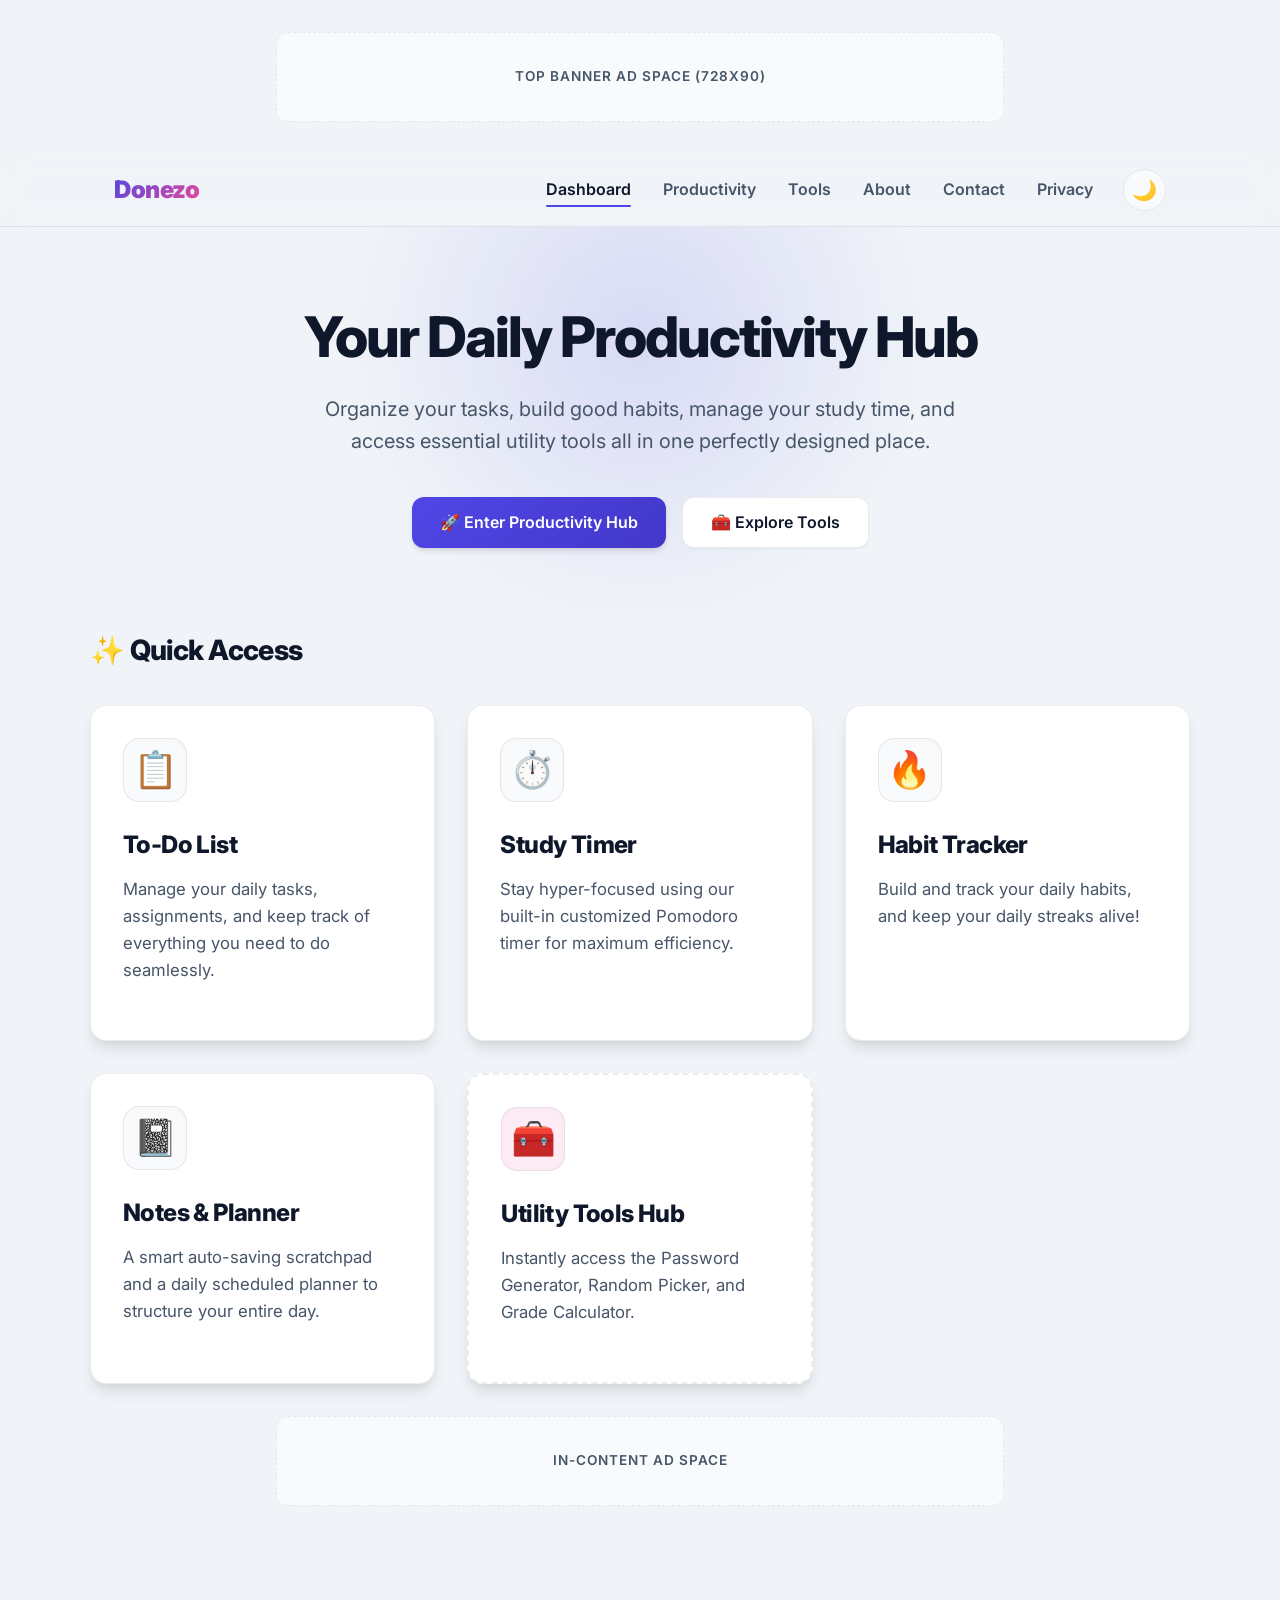
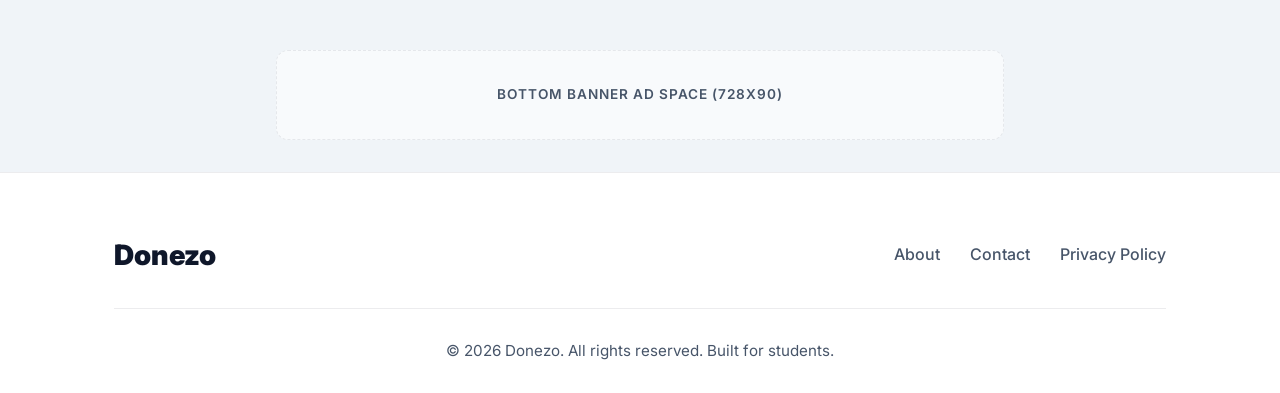
==== commit 3fc68c3f: "Replace current files with updated files" ====
--- a/index.html
+++ b/index.html
@@ -23,6 +23,9 @@
           <li><a href="index.html" class="nav-link active">Dashboard</a></li>
           <li><a href="productivity.html" class="nav-link">Productivity</a></li>
           <li><a href="tools.html" class="nav-link">Tools</a></li>
+          <li><a href="about.html" class="nav-link">About</a></li>
+          <li><a href="contact.html" class="nav-link">Contact</a></li>
+          <li><a href="privacy.html" class="nav-link">Privacy</a></li>
         </ul>
         <button class="theme-toggle" id="theme-toggle" aria-label="Toggle Dark Mode">🌙</button>
       </div>
@@ -91,9 +94,9 @@
       <div class="footer-content">
         <div class="footer-logo">Donezo</div>
         <ul class="footer-nav">
-          <li><a href="#">About</a></li>
-          <li><a href="#">Contact</a></li>
-          <li><a href="#">Privacy Policy</a></li>
+          <li><a href="about.html">About</a></li>
+          <li><a href="contact.html">Contact</a></li>
+          <li><a href="privacy.html">Privacy Policy</a></li>
         </ul>
       </div>
       <div class="footer-bottom">
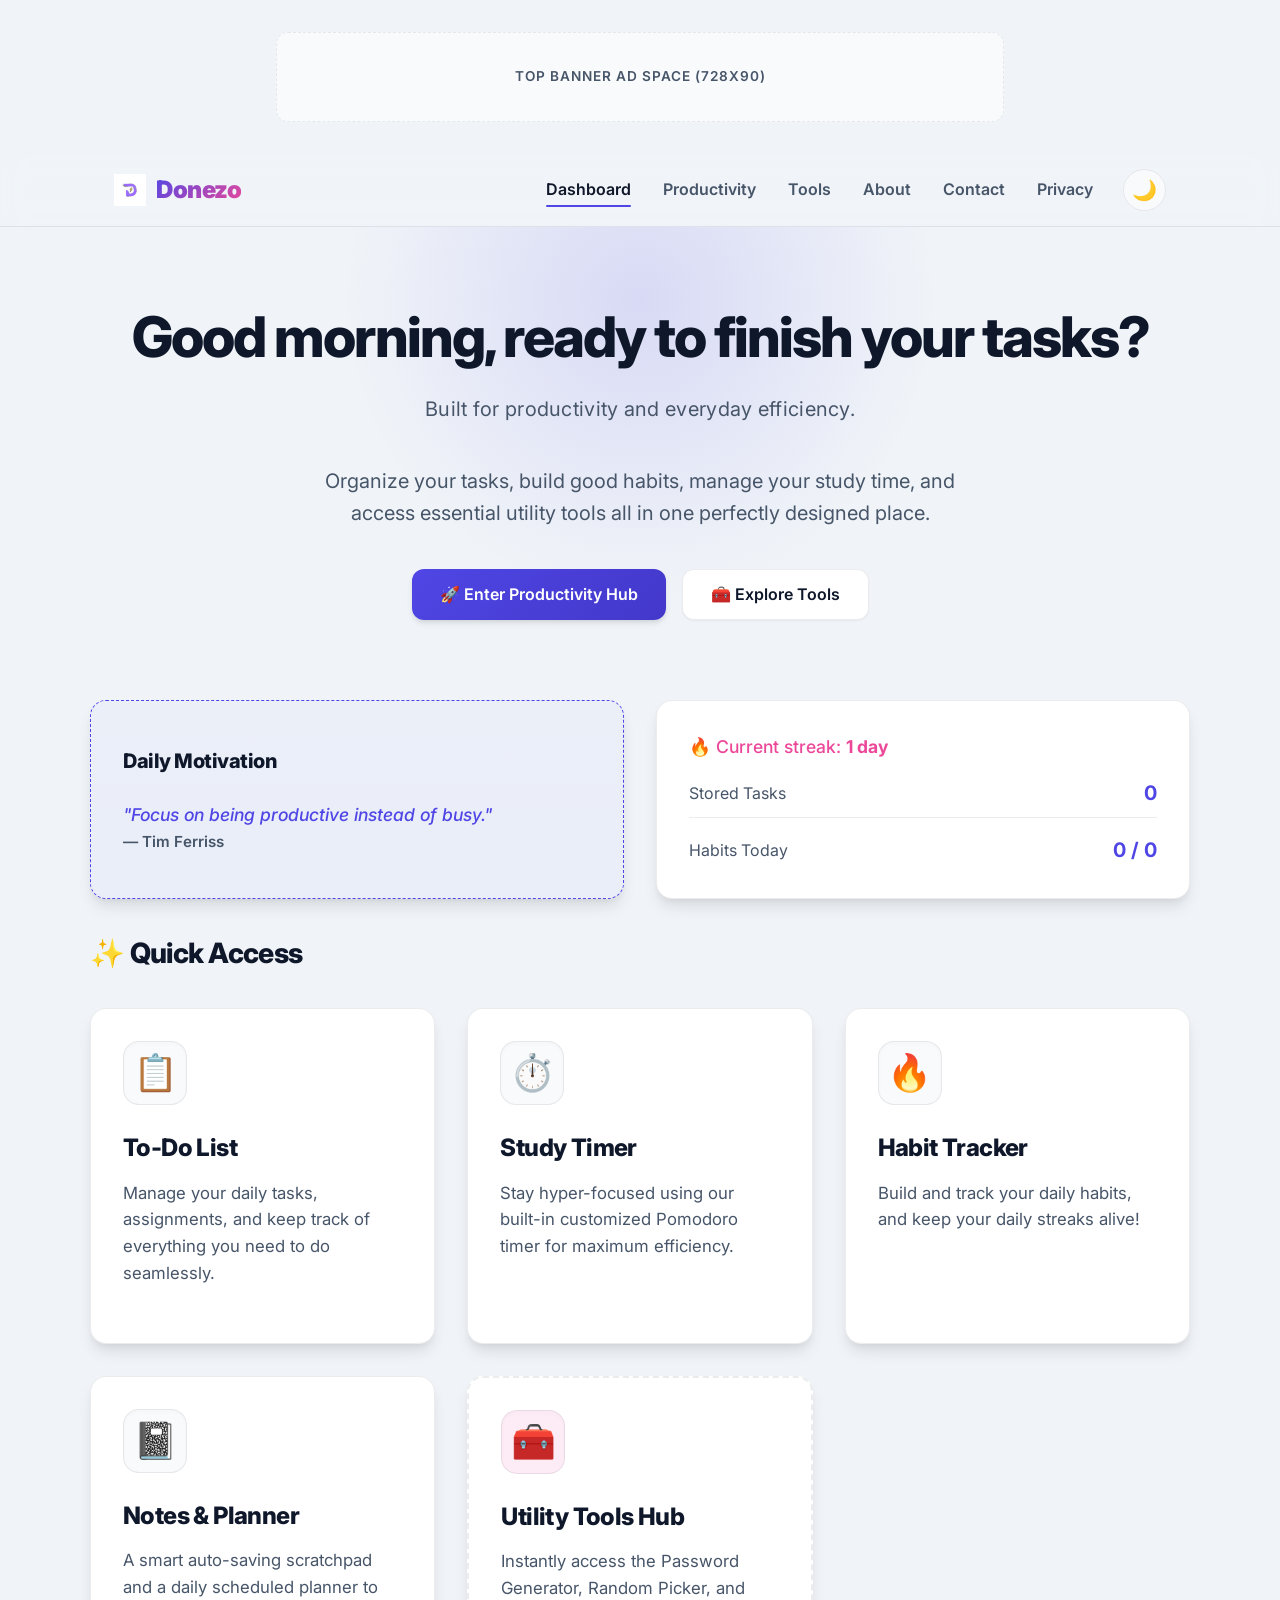
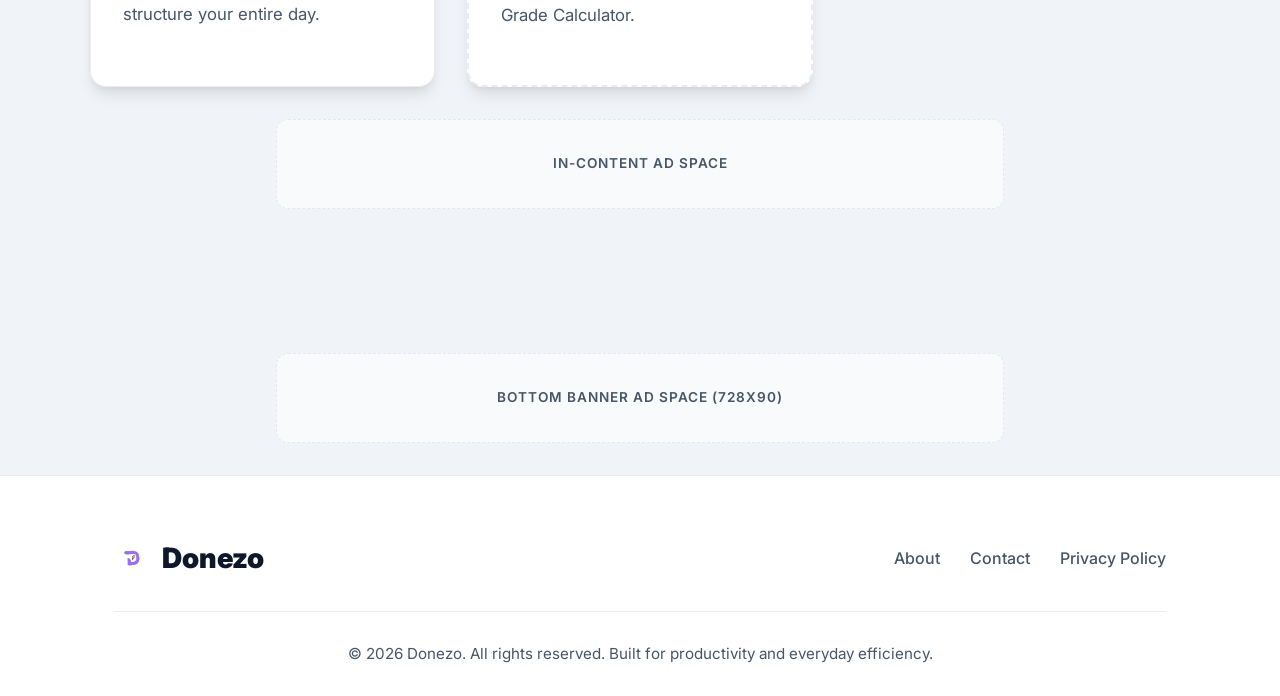
==== commit 168d70cc: "Update the following files in repo" ====
--- a/index.html
+++ b/index.html
@@ -1,22 +1,29 @@
 <!DOCTYPE html>
 <html lang="en">
+
 <head>
   <meta charset="UTF-8">
   <meta name="viewport" content="width=device-width, initial-scale=1.0">
   <title>Donezo - Your Daily Productivity Hub</title>
   <meta name="description" content="A complete suite of productivity and utility tools for students.">
-  <link href="https://fonts.googleapis.com/css2?family=Inter:wght@400;500;600;700;800;900&display=swap" rel="stylesheet">
+  <link href="https://fonts.googleapis.com/css2?family=Inter:wght@400;500;600;700;800;900&display=swap"
+    rel="stylesheet">
   <link rel="stylesheet" href="style.css">
+  <link rel="icon" href="assets/favicon.png" type="image/png">
 </head>
+
 <body>
 
-  <!-- Top Banner Ad Placeholder --> 
+  <!-- Top Banner Ad Placeholder -->
   <div class="ad-container top-ad">Top Banner Ad Space (728x90)</div>
 
   <!-- Navbar -->
   <nav class="navbar">
     <div class="container nav-container">
-      <a href="index.html" class="nav-logo">Donezo</a>
+      <a href="index.html" class="nav-logo">
+        <img src="assets/logo.png" alt="Donezo Logo">
+        <span class="nav-logo-text">Donezo</span>
+      </a>
       <button class="hamburger" id="hamburger" aria-label="Menu">☰</button>
       <div class="nav-right" id="nav-right">
         <ul class="nav-menu" id="nav-menu">
@@ -34,8 +41,10 @@
 
   <!-- Hero / Welcome -->
   <header class="hero container">
-    <h1>Your Daily Productivity Hub</h1>
-    <p>Organize your tasks, build good habits, manage your study time, and access essential utility tools all in one perfectly designed place.</p>
+    <h1 id="welcome-message">Your Daily Productivity Hub</h1>
+    <p class="tagline">Built for productivity and everyday efficiency.</p>
+    <p>Organize your tasks, build good habits, manage your study time, and access essential utility tools all in one
+      perfectly designed place.</p>
     <div class="hero-actions">
       <a href="productivity.html" class="btn">🚀 Enter Productivity Hub</a>
       <a href="tools.html" class="btn btn-secondary">🧰 Explore Tools</a>
@@ -43,9 +52,37 @@
   </header>
 
   <main class="container main-content">
-    
-    <h2 class="section-title">✨ Quick Access</h2>
-    
+
+    <!-- Progress Dashboard & Daily Quote -->
+    <div class="cards-grid mb-2" style="grid-template-columns: repeat(auto-fit, minmax(320px, 1fr));">
+      
+      <!-- Daily Motivation -->
+      <div class="card" style="display: flex; justify-content: center; background: rgba(79,70,229,0.03); border: 1px dashed var(--primary);">
+        <h3 class="card-title" style="font-size: 1.25rem;">Daily Motivation</h3>
+        <div id="daily-quote" style="margin-top: 12px; font-weight: 500; line-height: 1.6;">
+          <em class="text-muted">Loading quote...</em>
+        </div>
+      </div>
+
+      <!-- Quick Stats -->
+      <div class="card" style="display: flex; flex-direction: column; justify-content: center; gap: 16px;">
+        <div id="streak-indicator" style="font-size: 1.1rem; color: var(--secondary); font-weight: 500;">
+          <!-- JS injected streak -->
+        </div>
+        <div style="display: flex; justify-content: space-between; align-items: center; border-bottom: 1px solid var(--border-color); padding-bottom: 8px;">
+          <span class="text-muted">Stored Tasks</span>
+          <strong id="dash-tasks" style="font-size: 1.25rem; color: var(--primary);">0</strong>
+        </div>
+        <div style="display: flex; justify-content: space-between; align-items: center;">
+          <span class="text-muted">Habits Today</span>
+          <strong id="dash-habits" style="font-size: 1.25rem; color: var(--primary);">0 / 0</strong>
+        </div>
+      </div>
+      
+    </div>
+
+    <h2 class="section-title mt-2">✨ Quick Access</h2>
+
     <div class="cards-grid mb-2">
       <!-- Productivity Cards -->
       <a href="productivity.html" class="card">
@@ -92,7 +129,10 @@
   <footer class="footer">
     <div class="container">
       <div class="footer-content">
-        <div class="footer-logo">Donezo</div>
+        <div class="footer-logo">
+          <img src="assets/logo.png" alt="Donezo Logo">
+          <span class="footer-logo-text">Donezo</span>
+        </div>
         <ul class="footer-nav">
           <li><a href="about.html">About</a></li>
           <li><a href="contact.html">Contact</a></li>
@@ -100,11 +140,12 @@
         </ul>
       </div>
       <div class="footer-bottom">
-        &copy; 2026 Donezo. All rights reserved. Built for students.
+        &copy; 2026 Donezo. All rights reserved. Built for productivity and everyday efficiency.
       </div>
     </div>
   </footer>
 
   <script src="script.js"></script>
 </body>
-</html>
+
+</html>
--- a/style.css
+++ b/style.css
@@ -81,6 +81,14 @@
   padding: 0 24px;
 }
 
+.tagline {
+  font-size: 1.05rem;
+  font-weight: 500;
+  color: var(--text-muted);
+  letter-spacing: 0.3px;
+  margin-top: 8px;
+}
+
 .text-center { text-align: center; }
 .text-muted { color: var(--text-muted); }
 .mb-1 { margin-bottom: 1rem; }
@@ -112,7 +120,7 @@
 }
 
 .btn:active {
-  transform: translateY(0);
+  transform: translateY(0) scale(0.98);
 }
 
 .btn-secondary { 
@@ -155,10 +163,28 @@
 .nav-logo {
   font-size: 1.5rem;
   font-weight: 900;
+  display: flex;
+  align-items: center;
+  gap: 10px;
+  text-decoration: none;
+  transition: var(--transition);
+}
+
+.nav-logo:hover {
+  opacity: 0.85;
+  transform: scale(0.98);
+}
+
+.nav-logo-text {
   background: linear-gradient(135deg, var(--primary), var(--secondary));
   -webkit-background-clip: text;
   -webkit-text-fill-color: transparent;
   letter-spacing: -0.5px;
+}
+
+.nav-logo img {
+  height: 32px;
+  width: auto;
 }
 
 .nav-right {
@@ -345,7 +371,7 @@
 }
 
 .card:hover {
-  transform: translateY(-8px);
+  transform: translateY(-4px) scale(1.01);
   box-shadow: var(--shadow-hover);
   border-color: var(--primary);
 }
@@ -595,11 +621,63 @@
   border-bottom: 1px solid var(--border-color); padding-bottom: 30px; margin-bottom: 30px; 
   flex-wrap: wrap; gap: 30px; 
 }
-.footer-logo { font-size: 1.75rem; font-weight: 900; color: var(--text-main); }
+.footer-logo { 
+  font-size: 1.75rem; 
+  font-weight: 900; 
+  color: var(--text-main); 
+  display: flex;
+  align-items: center;
+  gap: 12px;
+}
+.footer-logo img {
+  height: 36px;
+  width: auto;
+}
 .footer-nav { display: flex; gap: 30px; list-style: none; }
 .footer-nav a { color: var(--text-muted); font-weight: 500; transition: var(--transition); }
 .footer-nav a:hover { color: var(--primary); }
 .footer-bottom { text-align: center; color: var(--text-muted); font-size: 0.95rem; }
+
+/* ==========================================================================
+   Toast Notifications & Trust Signals
+   ========================================================================== */
+#toast-container {
+  position: fixed;
+  bottom: 24px;
+  right: 24px;
+  display: flex;
+  flex-direction: column;
+  gap: 12px;
+  z-index: 9999;
+}
+
+.toast {
+  background: var(--text-main);
+  color: var(--bg-color);
+  padding: 12px 24px;
+  border-radius: 8px;
+  font-weight: 600;
+  font-size: 0.95rem;
+  box-shadow: var(--shadow-lg);
+  opacity: 0;
+  transform: translateY(20px);
+  animation: slideInToast 0.3s cubic-bezier(0.4, 0, 0.2, 1) forwards;
+  display: flex;
+  align-items: center;
+  gap: 8px;
+}
+
+@keyframes slideInToast {
+  to { opacity: 1; transform: translateY(0); }
+}
+
+.toast.hiding {
+  animation: fadeOutToast 0.3s ease forwards;
+}
+
+@keyframes fadeOutToast {
+  to { opacity: 0; transform: translateY(10px); }
+}
 
 /* ==========================================================================
    Responsiveness
